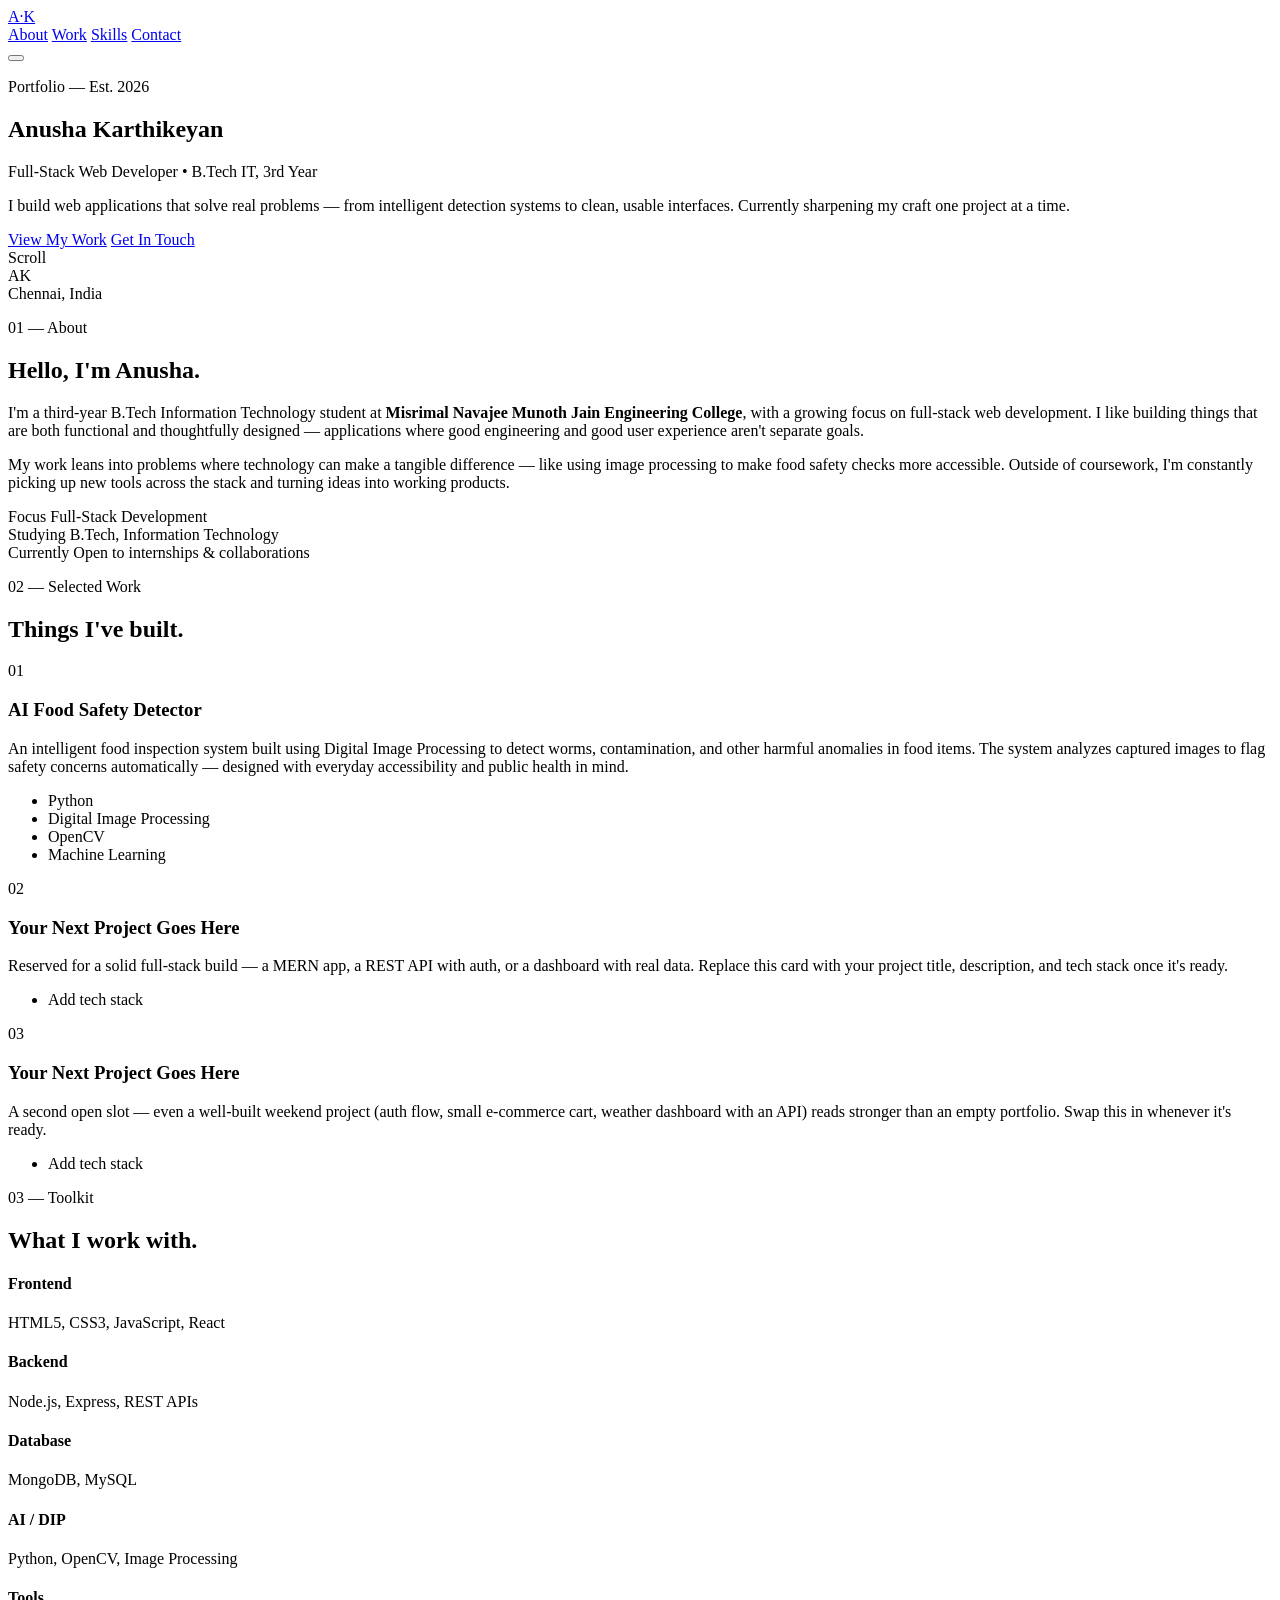
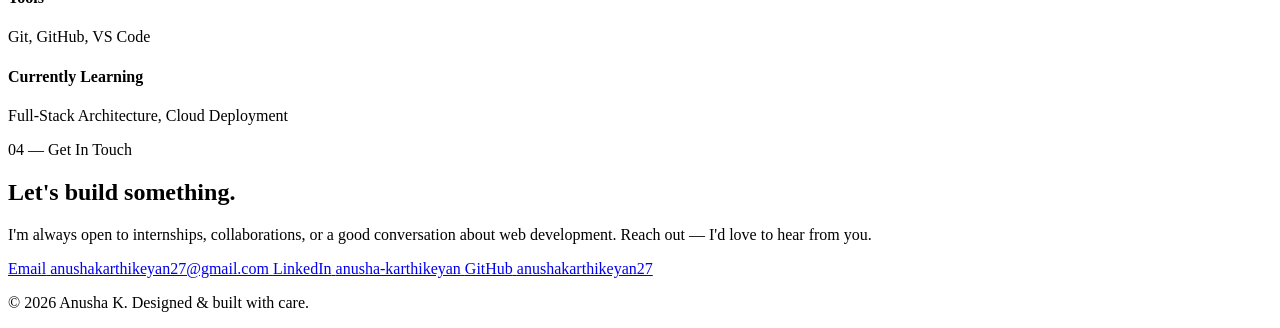
==== index.html @ 0d9b018b "Add files via upload" ====
<!DOCTYPE html>
<html lang="en">
<head>
<meta charset="UTF-8">
<meta name="viewport" content="width=device-width, initial-scale=1.0">
<title>Anusha K — Full-Stack Developer</title>
<meta name="description" content="Anusha K — Full-Stack Web Developer & B.Tech IT Student. Building intelligent, human-centered web applications.">

<link rel="preconnect" href="https://fonts.googleapis.com">
<link rel="preconnect" href="https://fonts.gstatic.com" crossorigin>
<link href="https://fonts.googleapis.com/css2?family=Fraunces:ital,opsz,wght@0,9..144,400;0,9..144,600;0,9..144,700;1,9..144,500&family=Jost:wght@300;400;500;600&display=swap" rel="stylesheet">

<link rel="stylesheet" href="style.css">
</head>
<body>

<div class="grain"></div>
<div class="cursor-glow" id="cursorGlow"></div>

<!-- ===== NAV ===== -->
<header class="nav" id="nav">
  <div class="nav-inner">
    <a href="#hero" class="nav-mark">A·K</a>
    <nav class="nav-links">
      <a href="#about">About</a>
      <a href="#work">Work</a>
      <a href="#skills">Skills</a>
      <a href="#contact">Contact</a>
    </nav>
    <button class="nav-toggle" id="navToggle" aria-label="Toggle menu">
      <span></span><span></span><span></span>
    </button>
  </div>
</header>

<!-- ===== HERO ===== -->
<section class="hero" id="hero">
  <div class="hero-inner">
    <p class="eyebrow reveal">Portfolio — Est. 2026</p>
    <h1 class="hero-title">
      <span class="reveal" style="--d:0.05s">Anusha</span>
      <span class="reveal" style="--d:0.15s">Karthikeyan</span>
    </h1>
    <p class="hero-role reveal" style="--d:0.3s">Full-Stack Web Developer <span class="dot">•</span> B.Tech IT, 3rd Year</p>
    <p class="hero-sub reveal" style="--d:0.4s">I build web applications that solve real problems — from intelligent detection systems to clean, usable interfaces. Currently sharpening my craft one project at a time.</p>
    <div class="hero-cta reveal" style="--d:0.5s">
      <a href="#work" class="btn btn-primary">View My Work</a>
      <a href="#contact" class="btn btn-ghost">Get In Touch</a>
    </div>
  </div>
  <div class="hero-scroll">
    <span>Scroll</span>
    <div class="scroll-line"></div>
  </div>
</section>

<!-- ===== ABOUT ===== -->
<section class="section" id="about">
  <div class="section-inner about-grid">
    <div class="about-photo reveal-up">
      <div class="photo-frame">
        <img src="assets/profile.jpg" alt="Anusha K" id="profileImg" onerror="this.style.display='none'; document.getElementById('photoFallback').style.display='flex';">
        <div class="photo-fallback" id="photoFallback">AK</div>
      </div>
      <div class="photo-caption">Chennai, India</div>
    </div>
    <div class="about-text">
      <p class="eyebrow reveal-up">01 — About</p>
      <h2 class="section-title reveal-up">Hello, I'm Anusha.</h2>
      <p class="about-body reveal-up">
        I'm a third-year B.Tech Information Technology student at <strong>Misrimal Navajee Munoth Jain Engineering College</strong>,
        with a growing focus on full-stack web development. I like building things that are both functional and thoughtfully designed —
        applications where good engineering and good user experience aren't separate goals.
      </p>
      <p class="about-body reveal-up">
        My work leans into problems where technology can make a tangible difference — like using image processing to make food safety
        checks more accessible. Outside of coursework, I'm constantly picking up new tools across the stack and turning ideas into
        working products.
      </p>
      <div class="about-facts reveal-up">
        <div class="fact">
          <span class="fact-label">Focus</span>
          <span class="fact-value">Full-Stack Development</span>
        </div>
        <div class="fact">
          <span class="fact-label">Studying</span>
          <span class="fact-value">B.Tech, Information Technology</span>
        </div>
        <div class="fact">
          <span class="fact-label">Currently</span>
          <span class="fact-value">Open to internships & collaborations</span>
        </div>
      </div>
    </div>
  </div>
</section>

<!-- ===== WORK ===== -->
<section class="section section-alt" id="work">
  <div class="section-inner">
    <p class="eyebrow reveal-up">02 — Selected Work</p>
    <h2 class="section-title reveal-up">Things I've built.</h2>

    <div class="projects">
      <article class="project reveal-up">
        <div class="project-index">01</div>
        <div class="project-body">
          <h3 class="project-title">AI Food Safety Detector</h3>
          <p class="project-desc">
            An intelligent food inspection system built using Digital Image Processing to detect worms, contamination, and other
            harmful anomalies in food items. The system analyzes captured images to flag safety concerns automatically — designed
            with everyday accessibility and public health in mind.
          </p>
          <ul class="project-tags">
            <li>Python</li>
            <li>Digital Image Processing</li>
            <li>OpenCV</li>
            <li>Machine Learning</li>
          </ul>
        </div>
      </article>

      <article class="project reveal-up project-placeholder">
        <div class="project-index">02</div>
        <div class="project-body">
          <h3 class="project-title">Your Next Project Goes Here</h3>
          <p class="project-desc">
            Reserved for a solid full-stack build — a MERN app, a REST API with auth, or a dashboard with real data.
            Replace this card with your project title, description, and tech stack once it's ready.
          </p>
          <ul class="project-tags">
            <li>Add tech stack</li>
          </ul>
        </div>
      </article>

      <article class="project reveal-up project-placeholder">
        <div class="project-index">03</div>
        <div class="project-body">
          <h3 class="project-title">Your Next Project Goes Here</h3>
          <p class="project-desc">
            A second open slot — even a well-built weekend project (auth flow, small e-commerce cart, weather dashboard with an API)
            reads stronger than an empty portfolio. Swap this in whenever it's ready.
          </p>
          <ul class="project-tags">
            <li>Add tech stack</li>
          </ul>
        </div>
      </article>
    </div>
  </div>
</section>

<!-- ===== SKILLS ===== -->
<section class="section" id="skills">
  <div class="section-inner">
    <p class="eyebrow reveal-up">03 — Toolkit</p>
    <h2 class="section-title reveal-up">What I work with.</h2>

    <div class="skills-grid">
      <div class="skill-group reveal-up">
        <h4>Frontend</h4>
        <p>HTML5, CSS3, JavaScript, React</p>
      </div>
      <div class="skill-group reveal-up">
        <h4>Backend</h4>
        <p>Node.js, Express, REST APIs</p>
      </div>
      <div class="skill-group reveal-up">
        <h4>Database</h4>
        <p>MongoDB, MySQL</p>
      </div>
      <div class="skill-group reveal-up">
        <h4>AI / DIP</h4>
        <p>Python, OpenCV, Image Processing</p>
      </div>
      <div class="skill-group reveal-up">
        <h4>Tools</h4>
        <p>Git, GitHub, VS Code</p>
      </div>
      <div class="skill-group reveal-up">
        <h4>Currently Learning</h4>
        <p>Full-Stack Architecture, Cloud Deployment</p>
      </div>
    </div>
  </div>
</section>

<!-- ===== CONTACT ===== -->
<section class="section section-contact" id="contact">
  <div class="section-inner">
    <p class="eyebrow reveal-up">04 — Get In Touch</p>
    <h2 class="section-title reveal-up">Let's build something.</h2>
    <p class="contact-sub reveal-up">
      I'm always open to internships, collaborations, or a good conversation about web development. Reach out — I'd love to hear from you.
    </p>
    <div class="contact-links reveal-up">
      <a href="mailto:anushakarthikeyan27@gmail.com" class="contact-link">
        <span class="contact-label">Email</span>
        <span class="contact-value">anushakarthikeyan27@gmail.com</span>
      </a>
      <a href="https://in.linkedin.com/in/anusha-karthikeyan-b1355b329" target="_blank" rel="noopener" class="contact-link">
        <span class="contact-label">LinkedIn</span>
        <span class="contact-value">anusha-karthikeyan</span>
      </a>
      <a href="https://github.com/anushakarthikeyan27-wq" target="_blank" rel="noopener" class="contact-link">
        <span class="contact-label">GitHub</span>
        <span class="contact-value">anushakarthikeyan27</span>
      </a>
    </div>
  </div>
</section>

<footer class="footer">
  <p>&copy; 2026 Anusha K. Designed & built with care.</p>
</footer>

<script src="script.js"></script>
</body>
</html>
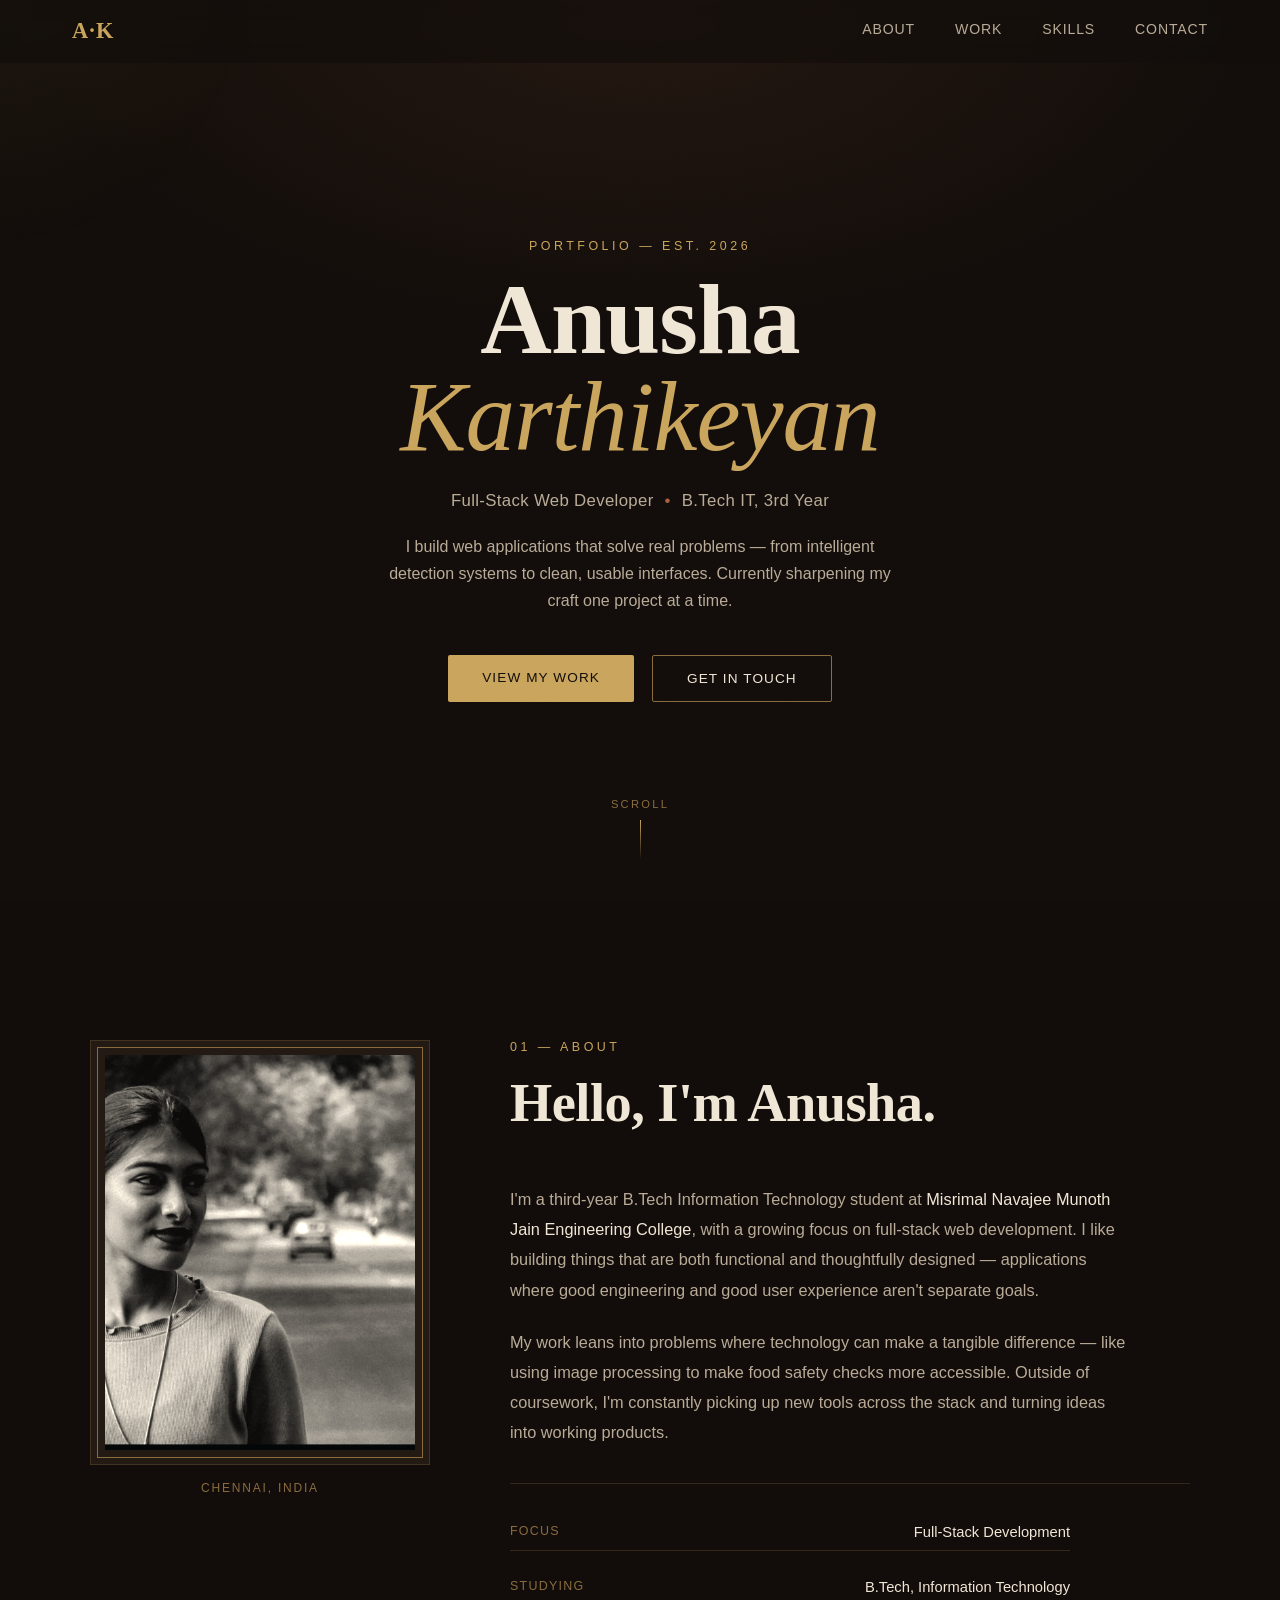
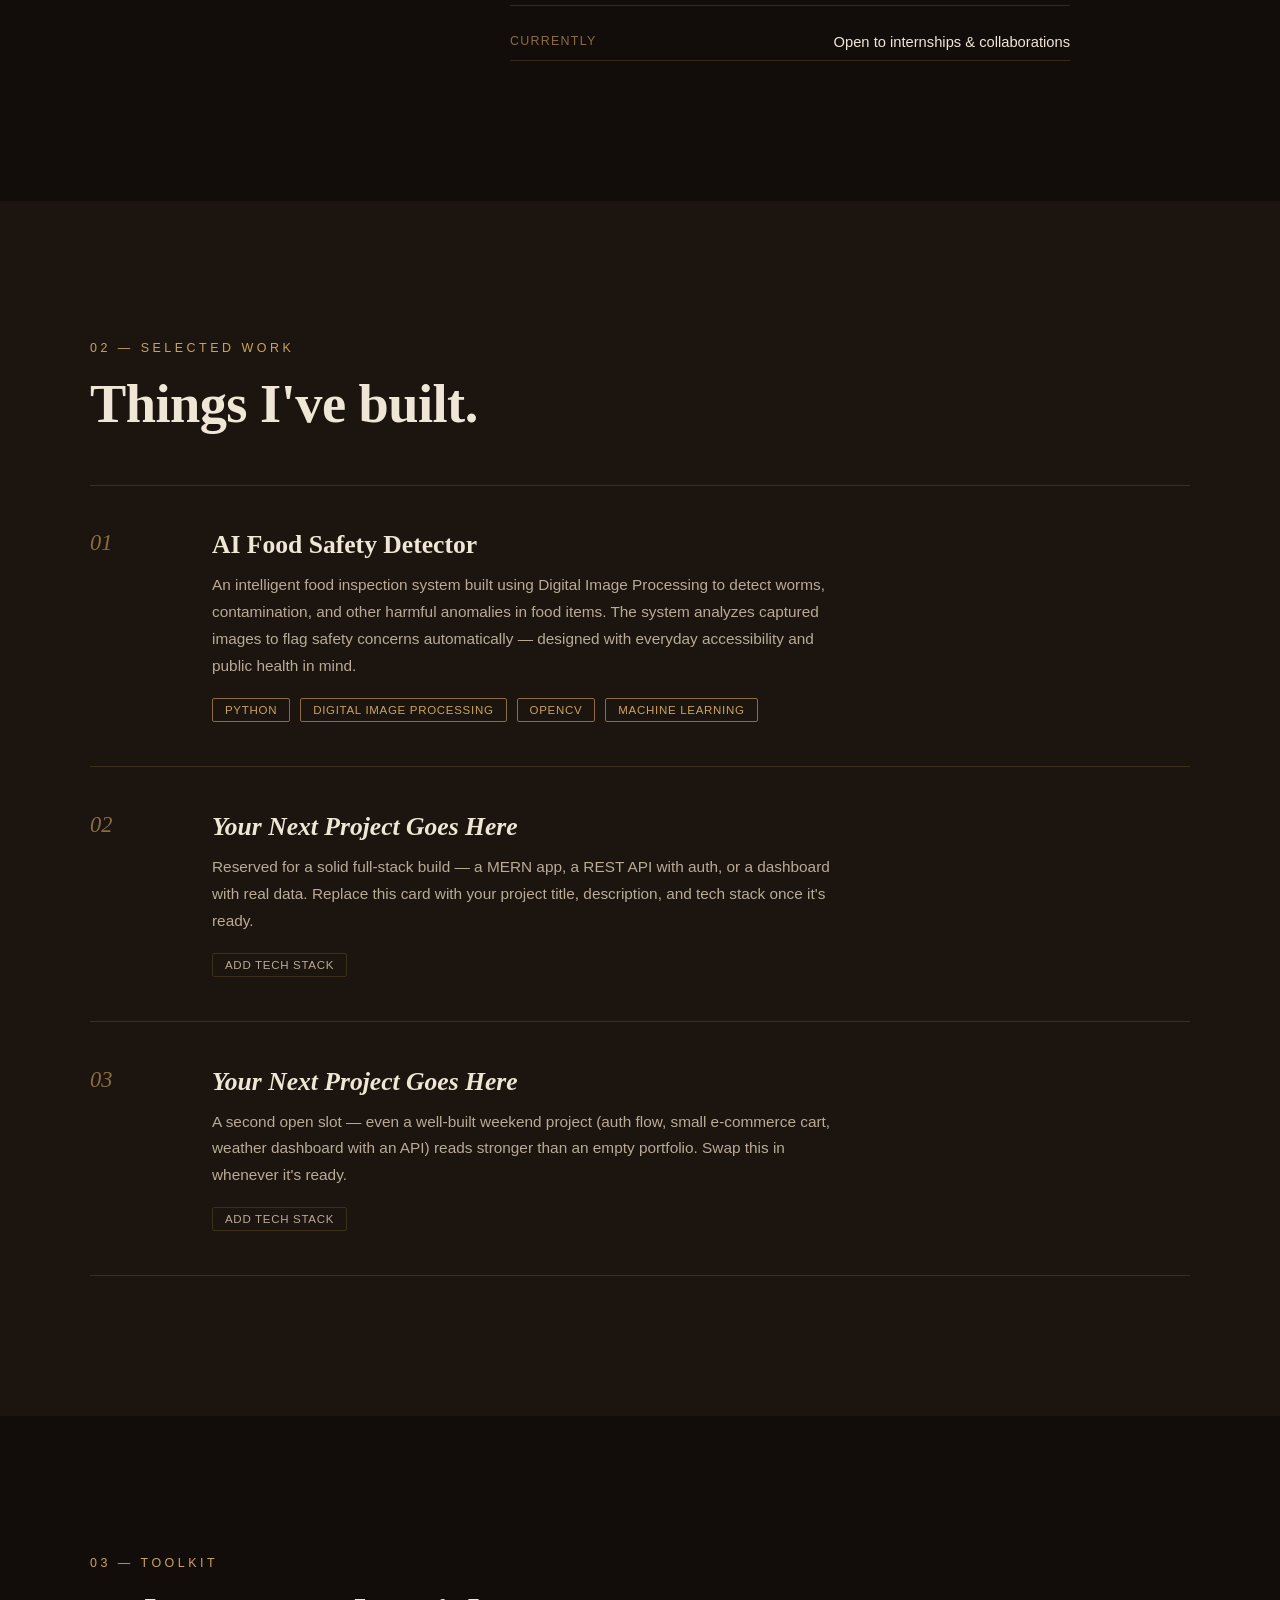
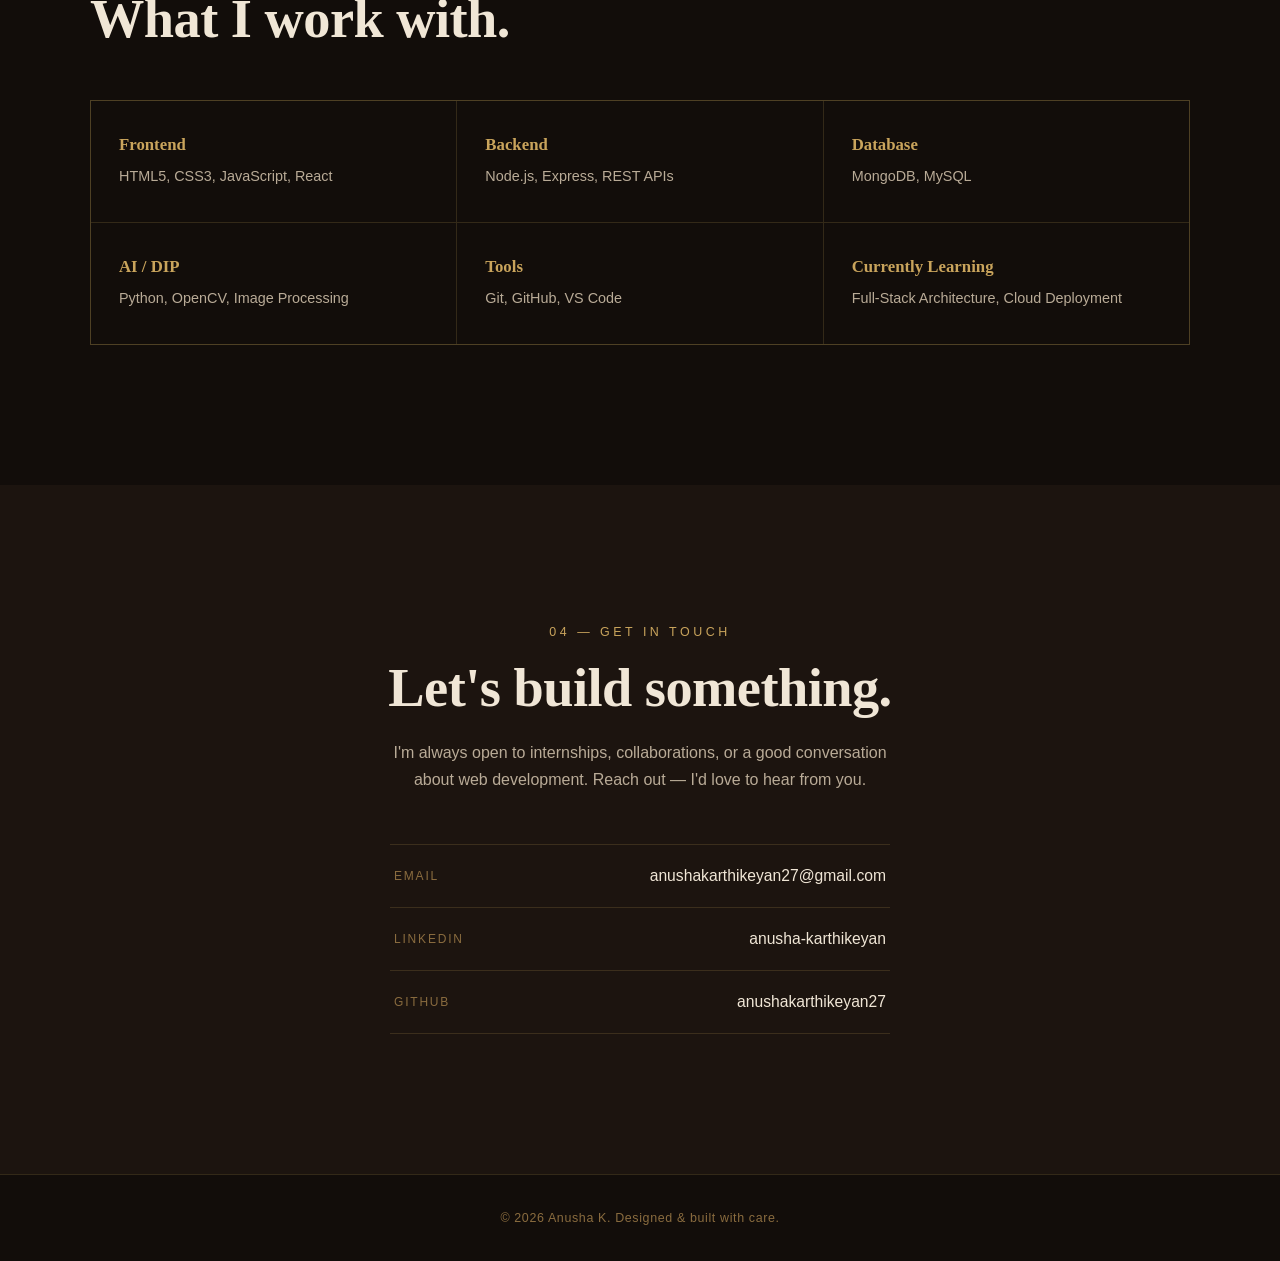
==== commit 5aa0cd2e: "Update index.html" ====
--- a/index.html
+++ b/index.html
@@ -1,4 +1,4 @@
-<!DOCTYPE html>
+<!DOCTYPE html
 <html lang="en">
 <head>
 <meta charset="UTF-8">
@@ -59,7 +59,7 @@
   <div class="section-inner about-grid">
     <div class="about-photo reveal-up">
       <div class="photo-frame">
-        <img src="assets/profile.jpg" alt="Anusha K" id="profileImg" onerror="this.style.display='none'; document.getElementById('photoFallback').style.display='flex';">
+        <img src="profile.jpg" alt="Anusha K" id="profileImg" onerror="this.style.display='none'; document.getElementById('photoFallback').style.display='flex';">
         <div class="photo-fallback" id="photoFallback">AK</div>
       </div>
       <div class="photo-caption">Chennai, India</div>
--- a/style.css
+++ b/style.css
@@ -0,0 +1,525 @@
+/* ============================================
+   ANUSHA K — PORTFOLIO
+   Palette: deep espresso black, aged brass, cream parchment
+   ============================================ */
+
+:root {
+  --bg-void:      #120d0a;
+  --bg-deep:      #1c140f;
+  --bg-panel:     #231a14;
+  --brass:        #c9a45c;
+  --brass-dim:    #8a6c3f;
+  --clay:         #a8613c;
+  --cream:        #f0e6d6;
+  --cream-dim:    #b9ab97;
+  --line:         rgba(201, 164, 92, 0.18);
+
+  --font-display: "Fraunces", serif;
+  --font-body:    "Jost", sans-serif;
+
+  --ease: cubic-bezier(0.22, 1, 0.36, 1);
+}
+
+* { margin: 0; padding: 0; box-sizing: border-box; }
+
+html { scroll-behavior: smooth; }
+
+body {
+  background: var(--bg-void);
+  color: var(--cream);
+  font-family: var(--font-body);
+  font-weight: 300;
+  overflow-x: hidden;
+  position: relative;
+}
+
+/* film grain texture overlay */
+.grain {
+  position: fixed;
+  inset: 0;
+  pointer-events: none;
+  z-index: 999;
+  opacity: 0.045;
+  background-image: url("data:image/svg+xml,%3Csvg xmlns='http://www.w3.org/2000/svg' width='120' height='120'%3E%3Cfilter id='n'%3E%3CfeTurbulence type='fractalNoise' baseFrequency='0.9' numOctaves='2' stitchTiles='stitch'/%3E%3C/filter%3E%3Crect width='100%25' height='100%25' filter='url(%23n)'/%3E%3C/svg%3E");
+  mix-blend-mode: overlay;
+}
+
+.cursor-glow {
+  position: fixed;
+  width: 500px;
+  height: 500px;
+  border-radius: 50%;
+  background: radial-gradient(circle, rgba(201,164,92,0.06) 0%, transparent 70%);
+  pointer-events: none;
+  z-index: 1;
+  transform: translate(-50%, -50%);
+  transition: opacity 0.3s ease;
+  will-change: transform;
+}
+
+@media (max-width: 768px) { .cursor-glow { display: none; } }
+
+/* ===== reveal-on-scroll ===== */
+.reveal, .reveal-up {
+  opacity: 0;
+  transform: translateY(24px);
+  transition: opacity 0.9s var(--ease), transform 0.9s var(--ease);
+  transition-delay: var(--d, 0s);
+}
+.reveal.is-visible, .reveal-up.is-visible {
+  opacity: 1;
+  transform: translateY(0);
+}
+
+/* ===== NAV ===== */
+.nav {
+  position: fixed;
+  top: 0; left: 0; right: 0;
+  z-index: 100;
+  background: rgba(18, 13, 10, 0.7);
+  backdrop-filter: blur(10px);
+  border-bottom: 1px solid transparent;
+  transition: border-color 0.4s ease, background 0.4s ease;
+}
+.nav.scrolled {
+  border-bottom-color: var(--line);
+  background: rgba(18, 13, 10, 0.92);
+}
+.nav-inner {
+  max-width: 1200px;
+  margin: 0 auto;
+  padding: 18px 32px;
+  display: flex;
+  align-items: center;
+  justify-content: space-between;
+}
+.nav-mark {
+  font-family: var(--font-display);
+  font-size: 1.4rem;
+  font-weight: 600;
+  color: var(--brass);
+  text-decoration: none;
+  letter-spacing: 0.05em;
+}
+.nav-links {
+  display: flex;
+  gap: 40px;
+}
+.nav-links a {
+  color: var(--cream-dim);
+  text-decoration: none;
+  font-size: 0.88rem;
+  letter-spacing: 0.06em;
+  text-transform: uppercase;
+  position: relative;
+  padding-bottom: 4px;
+  transition: color 0.3s ease;
+}
+.nav-links a::after {
+  content: "";
+  position: absolute;
+  left: 0; bottom: 0;
+  width: 0; height: 1px;
+  background: var(--brass);
+  transition: width 0.35s var(--ease);
+}
+.nav-links a:hover { color: var(--brass); }
+.nav-links a:hover::after { width: 100%; }
+
+.nav-toggle {
+  display: none;
+  flex-direction: column;
+  gap: 5px;
+  background: none;
+  border: none;
+  cursor: pointer;
+  padding: 6px;
+}
+.nav-toggle span {
+  width: 22px; height: 1.5px;
+  background: var(--brass);
+}
+
+/* ===== HERO ===== */
+.hero {
+  min-height: 100vh;
+  display: flex;
+  flex-direction: column;
+  align-items: center;
+  justify-content: center;
+  text-align: center;
+  padding: 120px 24px 80px;
+  position: relative;
+  background:
+    radial-gradient(ellipse 80% 60% at 50% 0%, rgba(168, 97, 60, 0.12), transparent 60%),
+    var(--bg-void);
+}
+.hero-inner { max-width: 780px; }
+
+.eyebrow {
+  font-family: var(--font-body);
+  font-size: 0.78rem;
+  letter-spacing: 0.28em;
+  text-transform: uppercase;
+  color: var(--brass);
+  margin-bottom: 18px;
+}
+
+.hero-title {
+  font-family: var(--font-display);
+  font-weight: 600;
+  font-size: clamp(3rem, 9vw, 6.2rem);
+  line-height: 0.98;
+  color: var(--cream);
+  letter-spacing: -0.01em;
+}
+.hero-title span { display: block; }
+.hero-title span:last-child {
+  font-style: italic;
+  font-weight: 500;
+  color: var(--brass);
+}
+
+.hero-role {
+  margin-top: 26px;
+  font-size: 1.05rem;
+  color: var(--cream-dim);
+  letter-spacing: 0.02em;
+}
+.hero-role .dot { color: var(--clay); margin: 0 6px; }
+
+.hero-sub {
+  margin: 22px auto 0;
+  max-width: 520px;
+  font-size: 1rem;
+  line-height: 1.7;
+  color: var(--cream-dim);
+}
+
+.hero-cta {
+  margin-top: 40px;
+  display: flex;
+  gap: 18px;
+  justify-content: center;
+  flex-wrap: wrap;
+}
+
+.btn {
+  font-family: var(--font-body);
+  font-size: 0.85rem;
+  letter-spacing: 0.08em;
+  text-transform: uppercase;
+  text-decoration: none;
+  padding: 15px 34px;
+  border-radius: 2px;
+  transition: all 0.4s var(--ease);
+  display: inline-block;
+}
+.btn-primary {
+  background: var(--brass);
+  color: var(--bg-void);
+  font-weight: 500;
+}
+.btn-primary:hover {
+  background: var(--cream);
+  transform: translateY(-2px);
+  box-shadow: 0 12px 30px rgba(201,164,92,0.25);
+}
+.btn-ghost {
+  border: 1px solid var(--brass-dim);
+  color: var(--cream);
+}
+.btn-ghost:hover {
+  border-color: var(--brass);
+  background: rgba(201,164,92,0.08);
+  transform: translateY(-2px);
+}
+
+.hero-scroll {
+  position: absolute;
+  bottom: 40px;
+  display: flex;
+  flex-direction: column;
+  align-items: center;
+  gap: 10px;
+}
+.hero-scroll span {
+  font-size: 0.7rem;
+  letter-spacing: 0.2em;
+  text-transform: uppercase;
+  color: var(--brass-dim);
+}
+.scroll-line {
+  width: 1px;
+  height: 40px;
+  background: linear-gradient(to bottom, var(--brass), transparent);
+  animation: scrollPulse 2s ease-in-out infinite;
+}
+@keyframes scrollPulse {
+  0%, 100% { opacity: 0.3; }
+  50% { opacity: 1; }
+}
+
+/* ===== SECTION SHARED ===== */
+.section {
+  padding: 140px 24px;
+  position: relative;
+}
+.section-alt { background: var(--bg-deep); }
+.section-inner {
+  max-width: 1100px;
+  margin: 0 auto;
+}
+.section-title {
+  font-family: var(--font-display);
+  font-weight: 600;
+  font-size: clamp(2.2rem, 5vw, 3.4rem);
+  color: var(--cream);
+  margin-bottom: 50px;
+  letter-spacing: -0.01em;
+}
+
+/* ===== ABOUT ===== */
+.about-grid {
+  display: grid;
+  grid-template-columns: 340px 1fr;
+  gap: 80px;
+  align-items: start;
+}
+.about-photo { display: flex; flex-direction: column; align-items: center; gap: 16px; }
+.photo-frame {
+  width: 100%;
+  aspect-ratio: 4/5;
+  border: 1px solid var(--line);
+  padding: 14px;
+  position: relative;
+  background: var(--bg-panel);
+}
+.photo-frame::before {
+  content: "";
+  position: absolute;
+  inset: 0;
+  border: 1px solid var(--brass-dim);
+  margin: 6px;
+  pointer-events: none;
+}
+.photo-frame img {
+  width: 100%;
+  height: 100%;
+  object-fit: cover;
+  filter: sepia(0.25) contrast(1.05);
+  display: block;
+}
+.photo-fallback {
+  display: none;
+  width: 100%; height: 100%;
+  align-items: center;
+  justify-content: center;
+  font-family: var(--font-display);
+  font-size: 4rem;
+  color: var(--brass);
+  background: var(--bg-panel);
+}
+.photo-caption {
+  font-size: 0.75rem;
+  letter-spacing: 0.15em;
+  text-transform: uppercase;
+  color: var(--brass-dim);
+}
+
+.about-body {
+  font-size: 1.02rem;
+  line-height: 1.85;
+  color: var(--cream-dim);
+  margin-bottom: 22px;
+  max-width: 620px;
+}
+.about-body strong { color: var(--cream); font-weight: 500; }
+
+.about-facts {
+  display: grid;
+  gap: 18px;
+  margin-top: 36px;
+  padding-top: 30px;
+  border-top: 1px solid var(--line);
+}
+.fact {
+  display: flex;
+  justify-content: space-between;
+  padding: 10px 0;
+  border-bottom: 1px solid var(--line);
+  max-width: 560px;
+}
+.fact-label {
+  font-size: 0.78rem;
+  letter-spacing: 0.1em;
+  text-transform: uppercase;
+  color: var(--brass-dim);
+}
+.fact-value {
+  font-size: 0.92rem;
+  color: var(--cream);
+  text-align: right;
+}
+
+/* ===== PROJECTS ===== */
+.projects {
+  display: flex;
+  flex-direction: column;
+  gap: 1px;
+  border-top: 1px solid var(--line);
+}
+.project {
+  display: grid;
+  grid-template-columns: 90px 1fr;
+  gap: 32px;
+  padding: 44px 0;
+  border-bottom: 1px solid var(--line);
+  transition: padding-left 0.4s var(--ease);
+}
+.project:hover { padding-left: 14px; }
+.project-index {
+  font-family: var(--font-display);
+  font-size: 1.4rem;
+  color: var(--brass-dim);
+  font-style: italic;
+}
+.project-title {
+  font-family: var(--font-display);
+  font-size: 1.6rem;
+  font-weight: 600;
+  color: var(--cream);
+  margin-bottom: 12px;
+  transition: color 0.3s ease;
+}
+.project:hover .project-title { color: var(--brass); }
+.project-desc {
+  color: var(--cream-dim);
+  line-height: 1.75;
+  max-width: 640px;
+  margin-bottom: 18px;
+  font-size: 0.96rem;
+}
+.project-tags {
+  display: flex;
+  flex-wrap: wrap;
+  gap: 10px;
+  list-style: none;
+}
+.project-tags li {
+  font-size: 0.72rem;
+  letter-spacing: 0.06em;
+  text-transform: uppercase;
+  color: var(--brass);
+  border: 1px solid var(--brass-dim);
+  padding: 5px 12px;
+  border-radius: 2px;
+}
+.project-placeholder { opacity: 0.6; }
+.project-placeholder .project-title { font-style: italic; }
+.project-placeholder .project-tags li { color: var(--cream-dim); border-color: var(--line); }
+
+/* ===== SKILLS ===== */
+.skills-grid {
+  display: grid;
+  grid-template-columns: repeat(3, 1fr);
+  gap: 1px;
+  background: var(--line);
+  border: 1px solid var(--line);
+}
+.skill-group {
+  background: var(--bg-void);
+  padding: 34px 28px;
+  transition: background 0.35s ease;
+}
+.skill-group:hover { background: var(--bg-panel); }
+.skill-group h4 {
+  font-family: var(--font-display);
+  font-size: 1.05rem;
+  color: var(--brass);
+  margin-bottom: 10px;
+  font-weight: 600;
+}
+.skill-group p {
+  font-size: 0.9rem;
+  color: var(--cream-dim);
+  line-height: 1.6;
+}
+
+/* ===== CONTACT ===== */
+.section-contact {
+  background: var(--bg-deep);
+  text-align: center;
+}
+.section-contact .section-title { margin-bottom: 20px; }
+.contact-sub {
+  color: var(--cream-dim);
+  max-width: 500px;
+  margin: 0 auto 50px;
+  line-height: 1.7;
+}
+.contact-links {
+  display: flex;
+  flex-direction: column;
+  max-width: 500px;
+  margin: 0 auto;
+  border-top: 1px solid var(--line);
+}
+.contact-link {
+  display: flex;
+  justify-content: space-between;
+  align-items: center;
+  padding: 22px 4px;
+  border-bottom: 1px solid var(--line);
+  text-decoration: none;
+  transition: padding-left 0.35s var(--ease), background 0.35s ease;
+}
+.contact-link:hover {
+  padding-left: 12px;
+  background: rgba(201,164,92,0.05);
+}
+.contact-label {
+  font-size: 0.75rem;
+  letter-spacing: 0.15em;
+  text-transform: uppercase;
+  color: var(--brass-dim);
+}
+.contact-value {
+  font-size: 0.98rem;
+  color: var(--cream);
+}
+.contact-link:hover .contact-value { color: var(--brass); }
+
+/* ===== FOOTER ===== */
+.footer {
+  padding: 36px 24px;
+  text-align: center;
+  background: var(--bg-void);
+  border-top: 1px solid var(--line);
+}
+.footer p {
+  font-size: 0.78rem;
+  color: var(--brass-dim);
+  letter-spacing: 0.05em;
+}
+
+/* ===== RESPONSIVE ===== */
+@media (max-width: 860px) {
+  .about-grid { grid-template-columns: 1fr; }
+  .about-photo { max-width: 280px; margin: 0 auto; }
+  .skills-grid { grid-template-columns: repeat(2, 1fr); }
+}
+
+@media (max-width: 640px) {
+  .nav-links { display: none; }
+  .nav-toggle { display: flex; }
+  .skills-grid { grid-template-columns: 1fr; }
+  .project { grid-template-columns: 50px 1fr; gap: 18px; }
+  .section { padding: 90px 20px; }
+  .fact { flex-direction: column; gap: 4px; }
+  .fact-value { text-align: left; }
+}
+
+@media (prefers-reduced-motion: reduce) {
+  * { animation: none !important; transition: none !important; }
+}
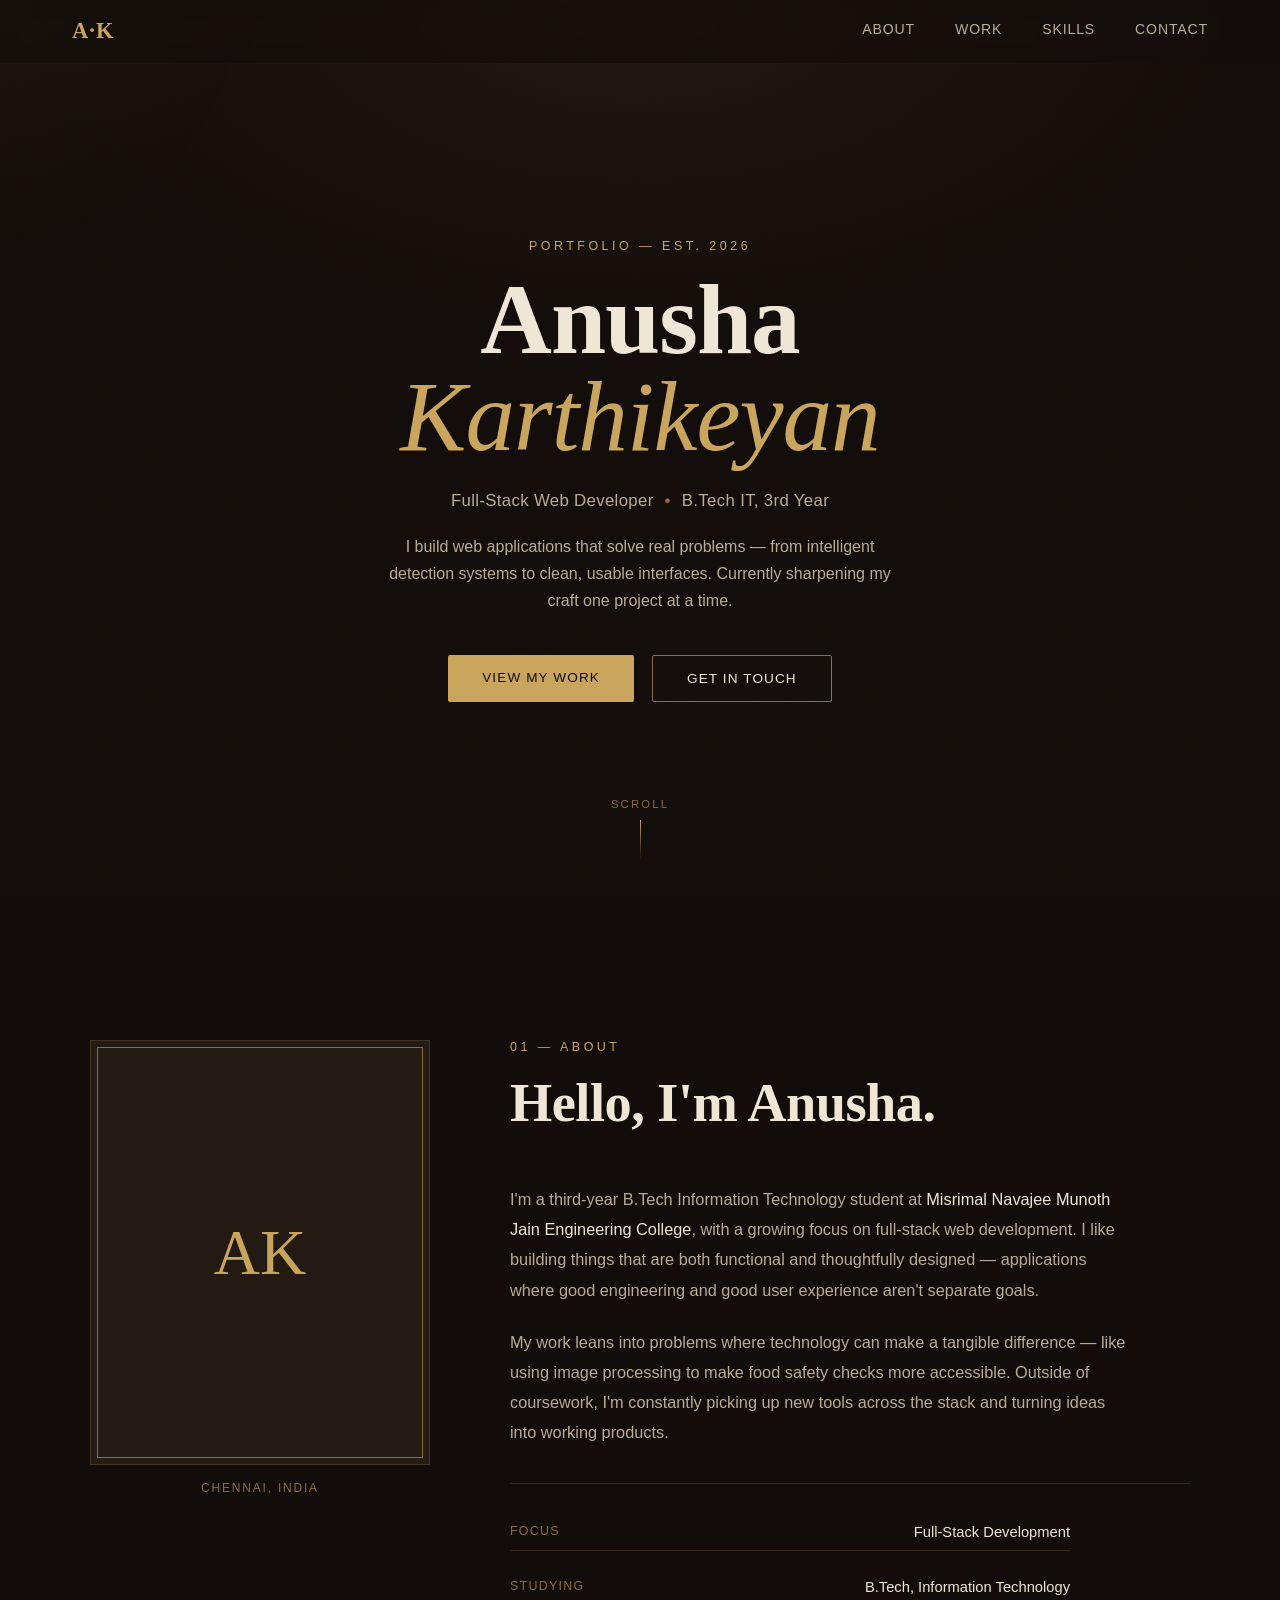
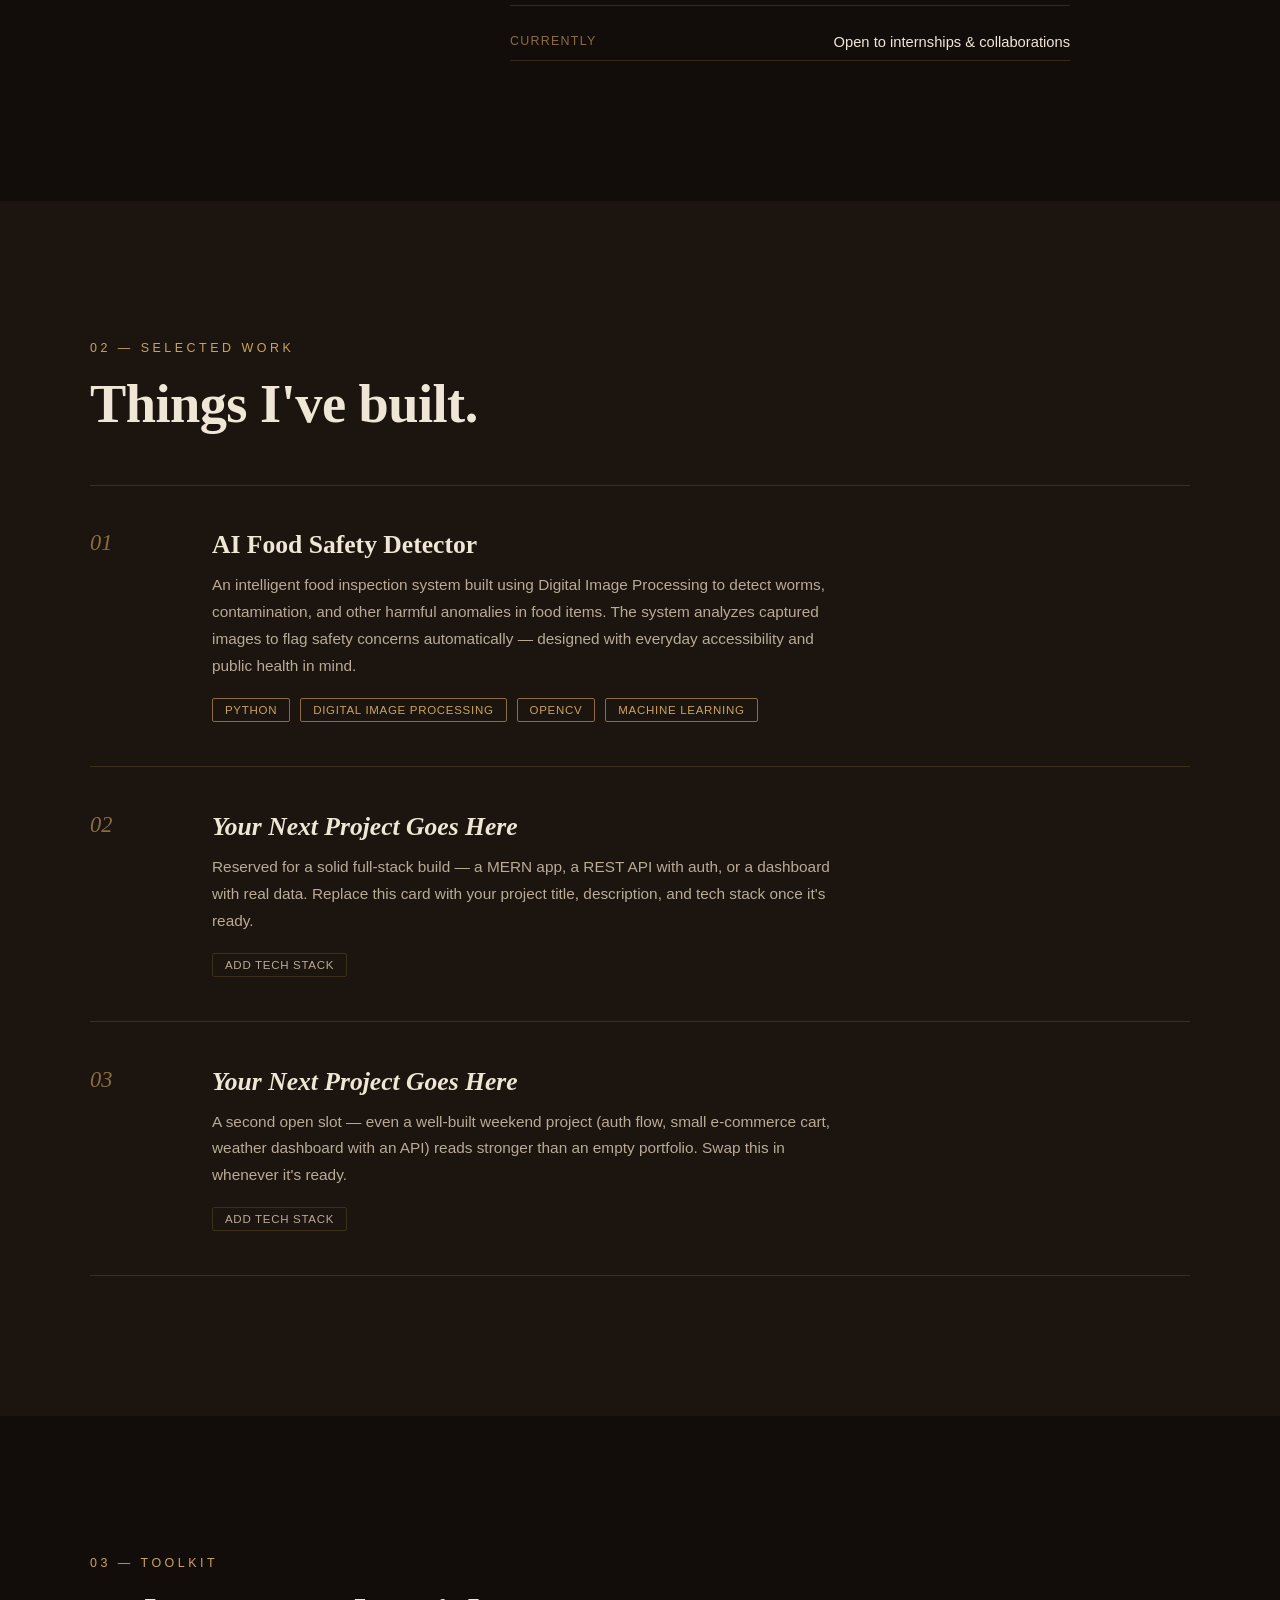
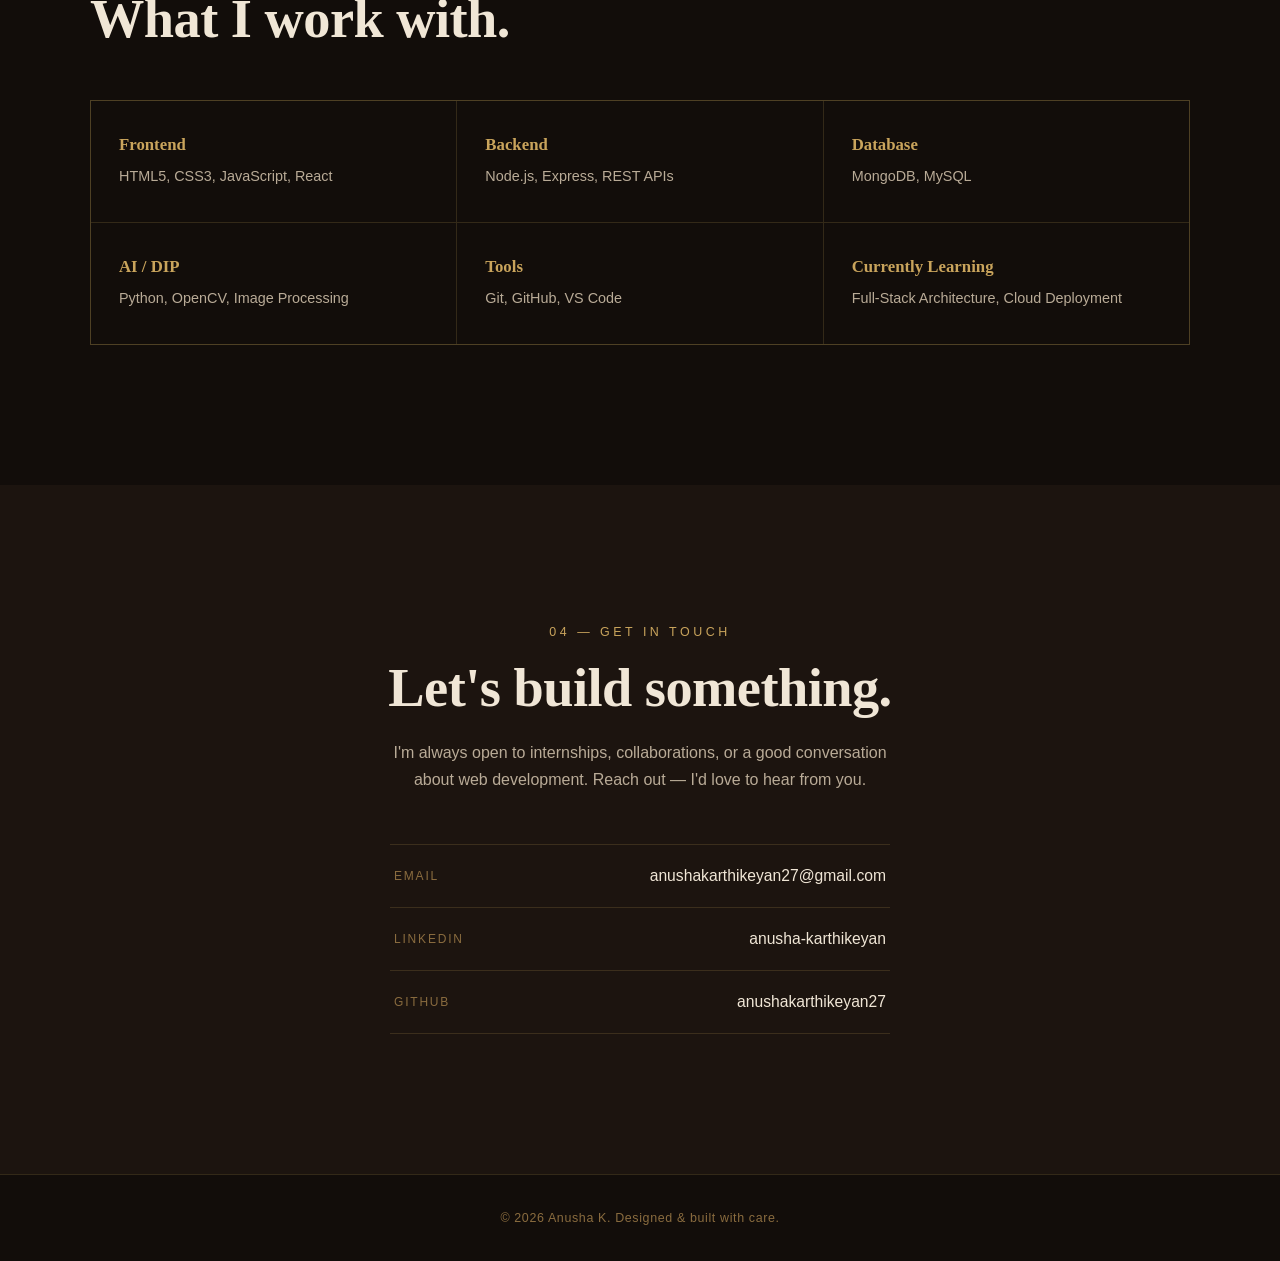
==== commit d4600726: "Add files via upload" ====
--- a/index.html
+++ b/index.html
@@ -1,4 +1,4 @@
-<!DOCTYPE html
+<!DOCTYPE html>
 <html lang="en">
 <head>
 <meta charset="UTF-8">
@@ -59,7 +59,7 @@
   <div class="section-inner about-grid">
     <div class="about-photo reveal-up">
       <div class="photo-frame">
-        <img src="profile.jpg" alt="Anusha K" id="profileImg" onerror="this.style.display='none'; document.getElementById('photoFallback').style.display='flex';">
+        <img src="assets/profile.jpg" alt="Anusha K" id="profileImg" onerror="this.style.display='none'; document.getElementById('photoFallback').style.display='flex';">
         <div class="photo-fallback" id="photoFallback">AK</div>
       </div>
       <div class="photo-caption">Chennai, India</div>
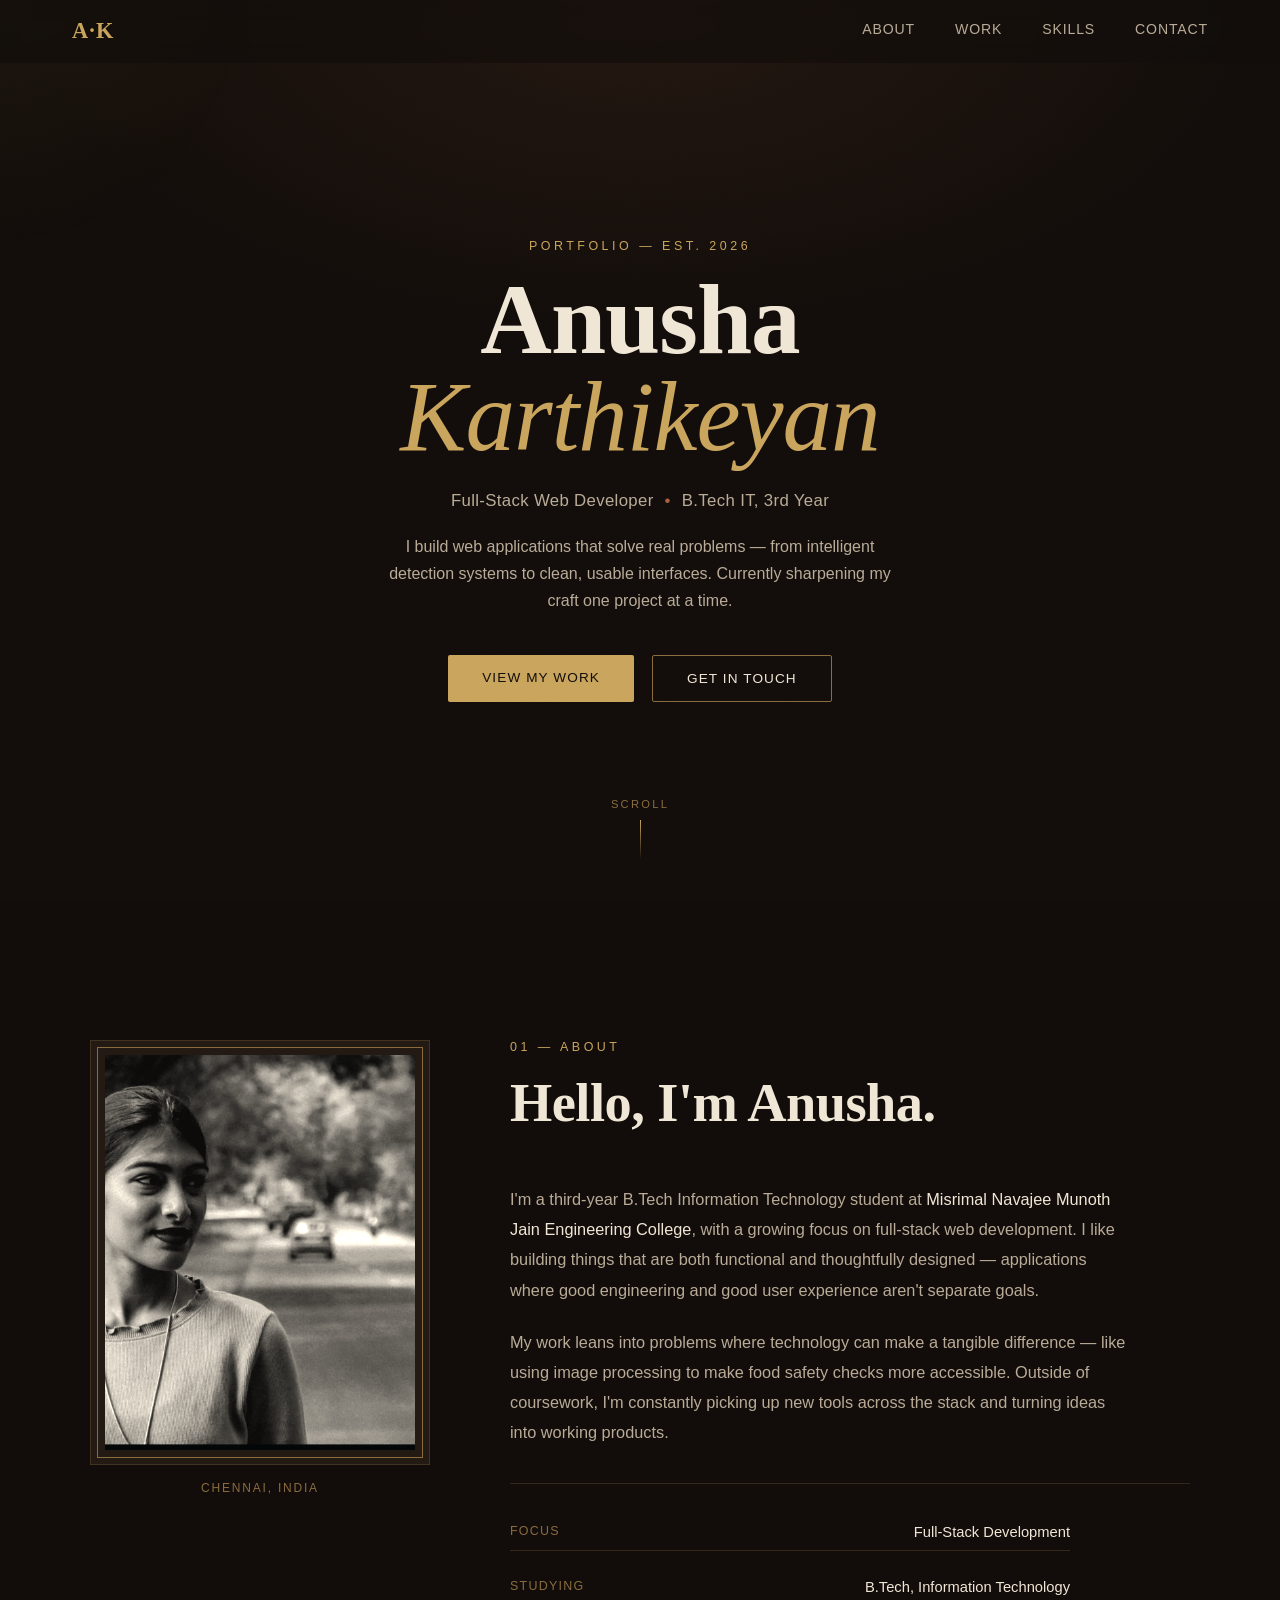
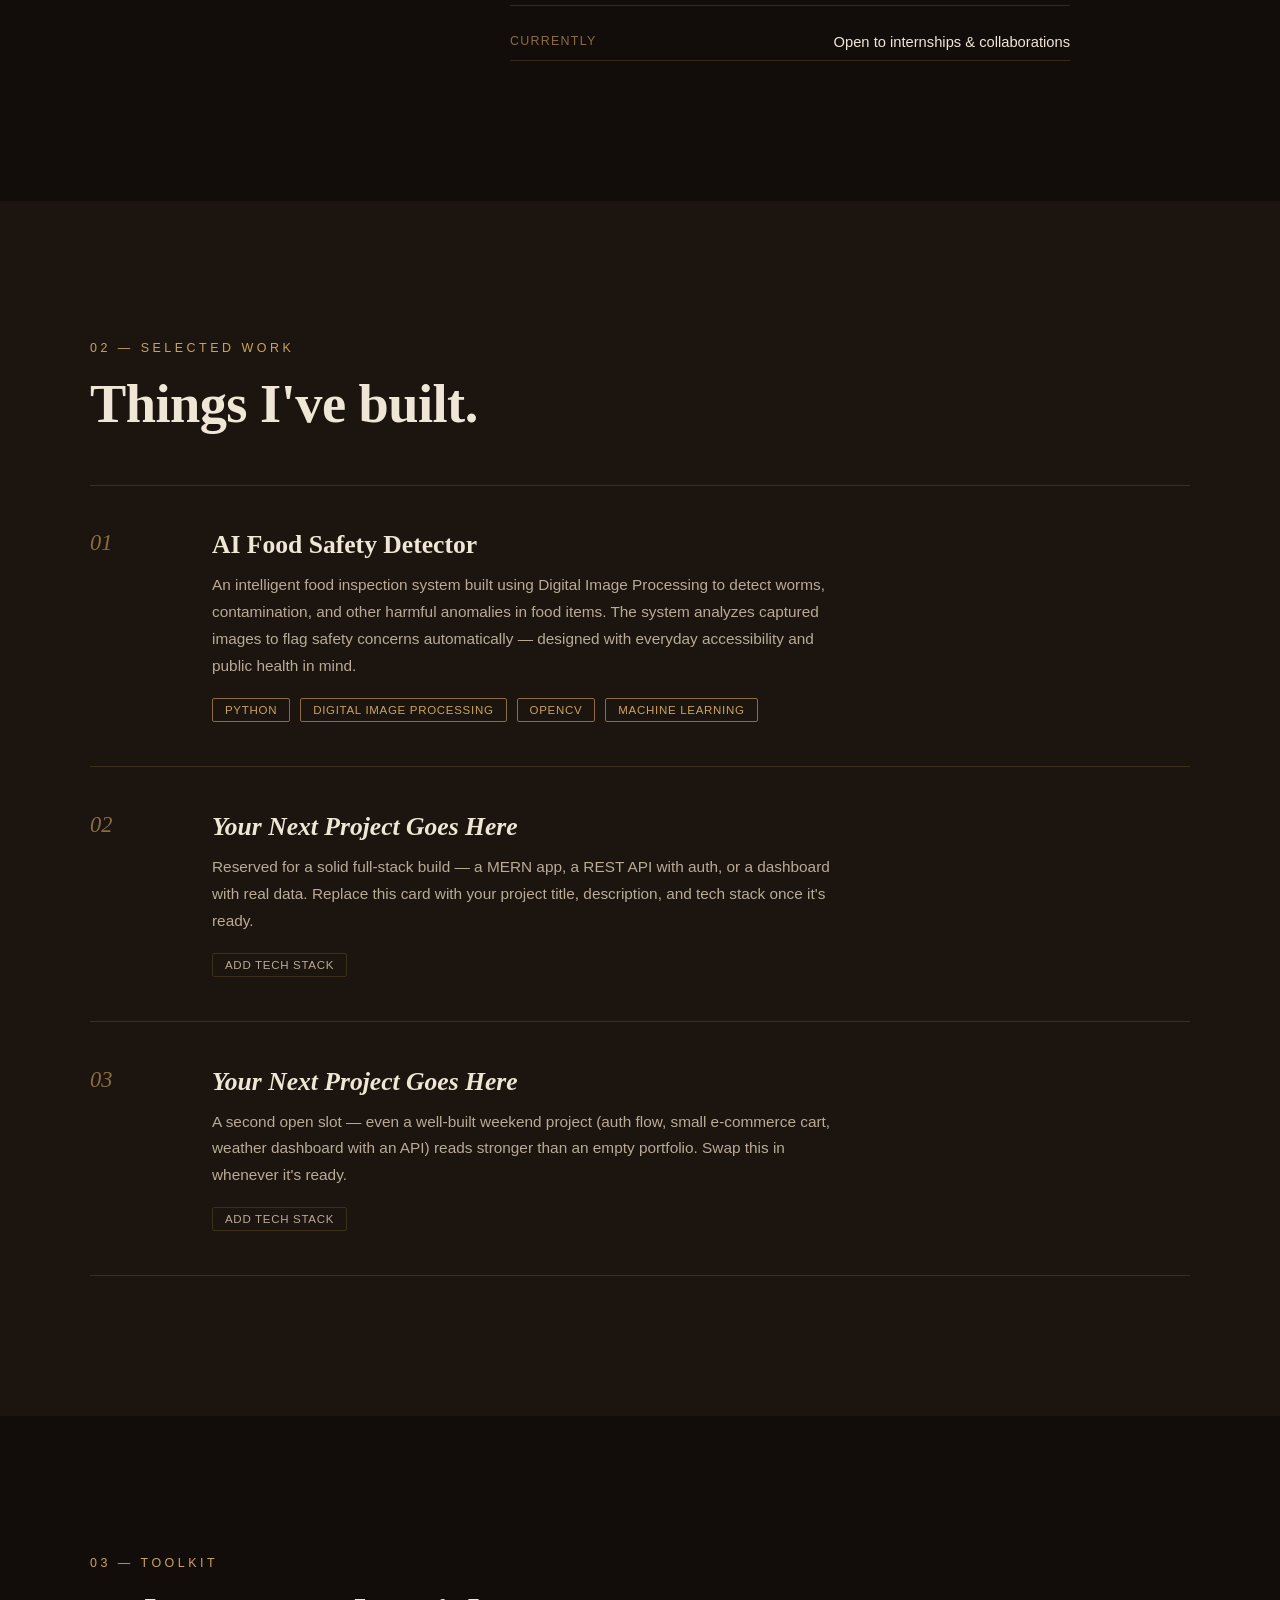
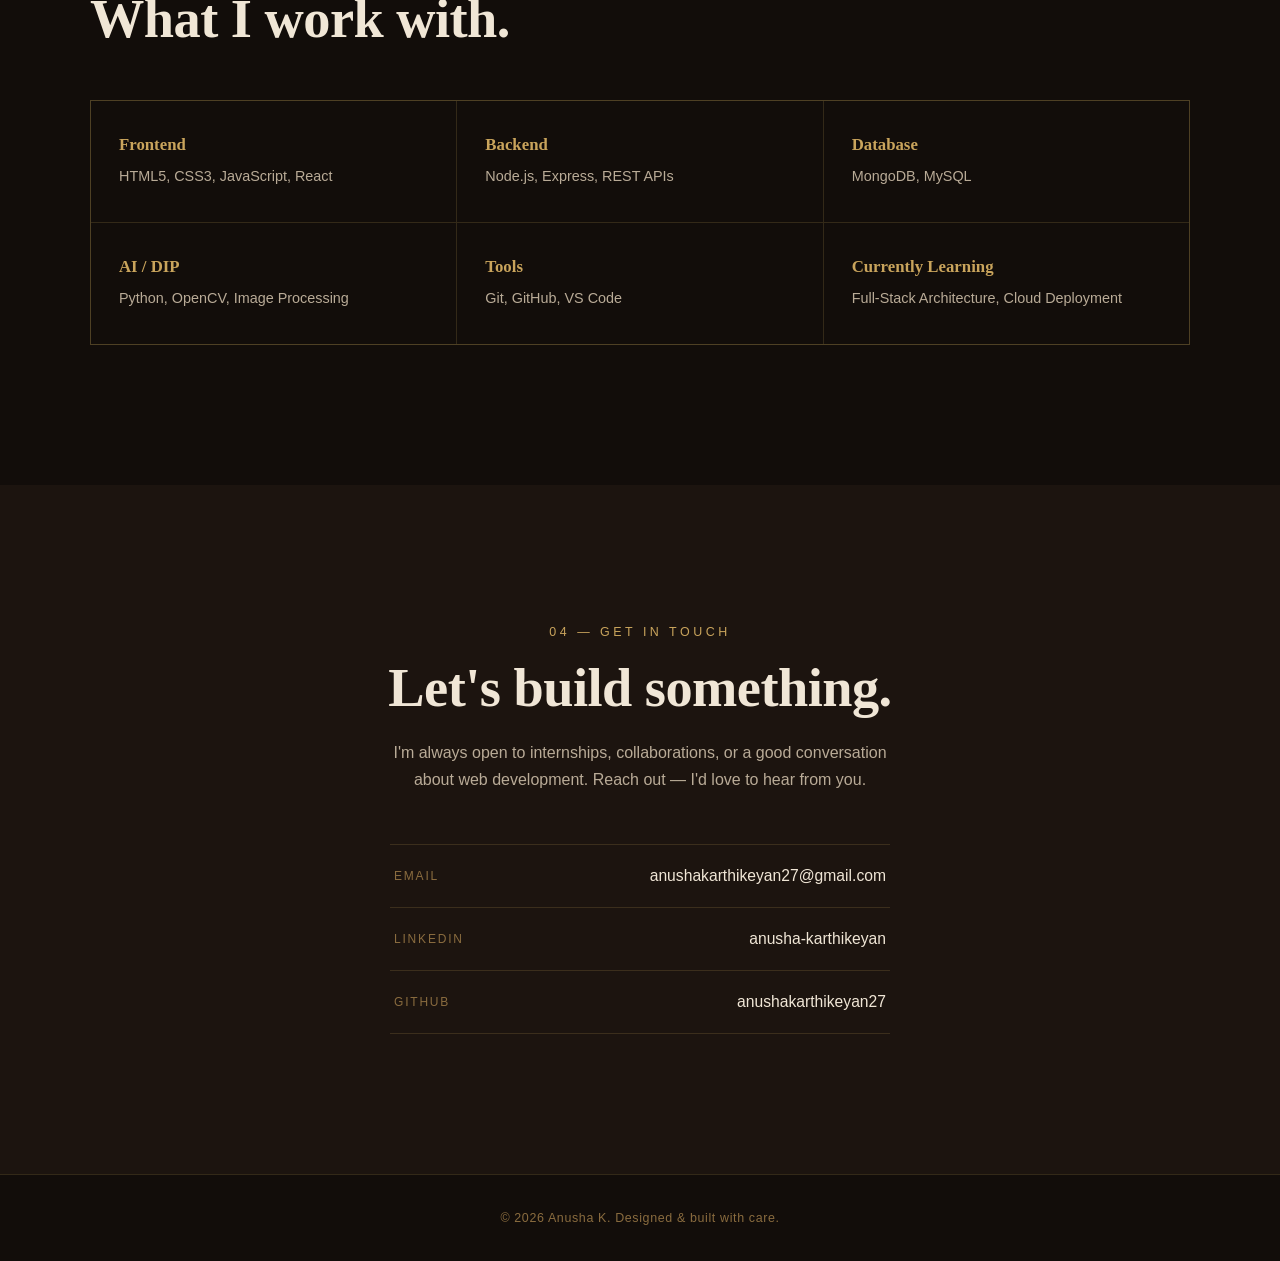
==== commit 35b761b6: "Update index.html" ====
--- a/index.html
+++ b/index.html
@@ -59,7 +59,7 @@
   <div class="section-inner about-grid">
     <div class="about-photo reveal-up">
       <div class="photo-frame">
-        <img src="assets/profile.jpg" alt="Anusha K" id="profileImg" onerror="this.style.display='none'; document.getElementById('photoFallback').style.display='flex';">
+        <img src="profile.jpg" alt="Anusha K" id="profileImg" onerror="this.style.display='none'; document.getElementById('photoFallback').style.display='flex';">
         <div class="photo-fallback" id="photoFallback">AK</div>
       </div>
       <div class="photo-caption">Chennai, India</div>
